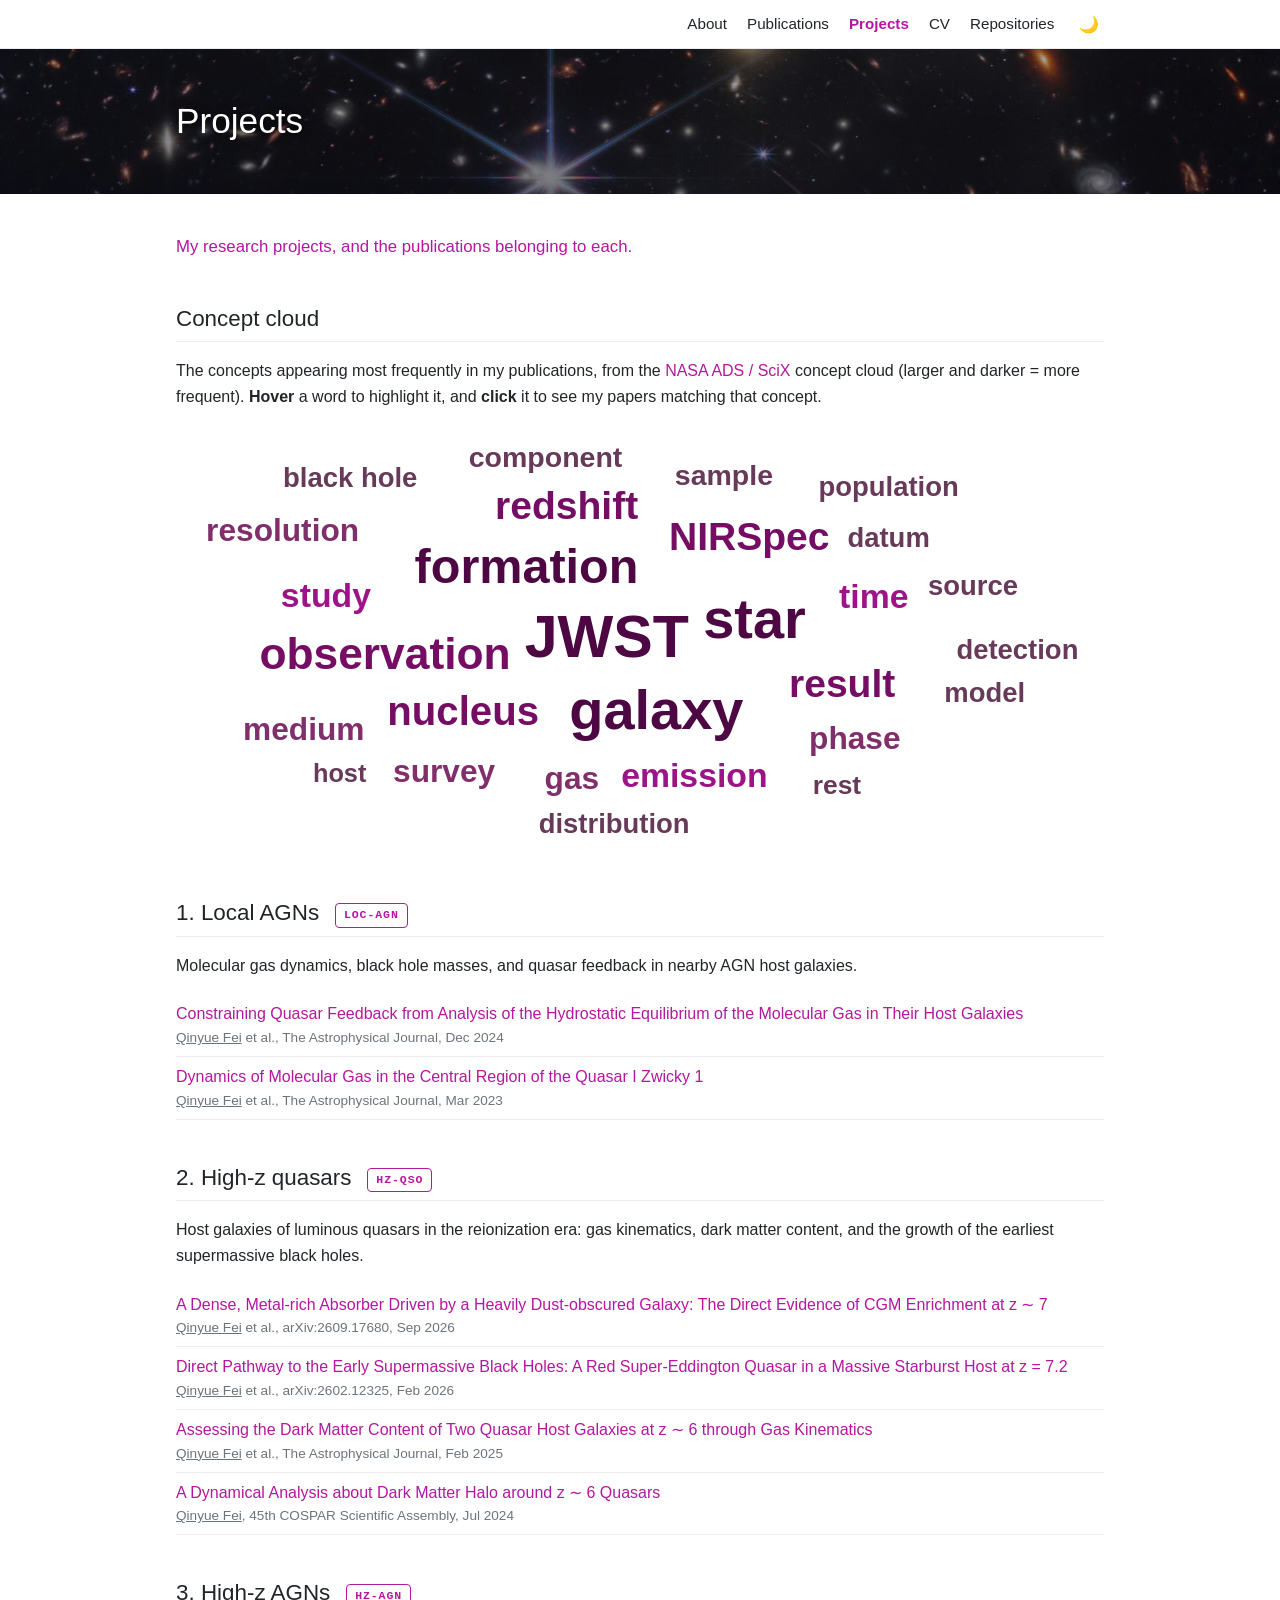
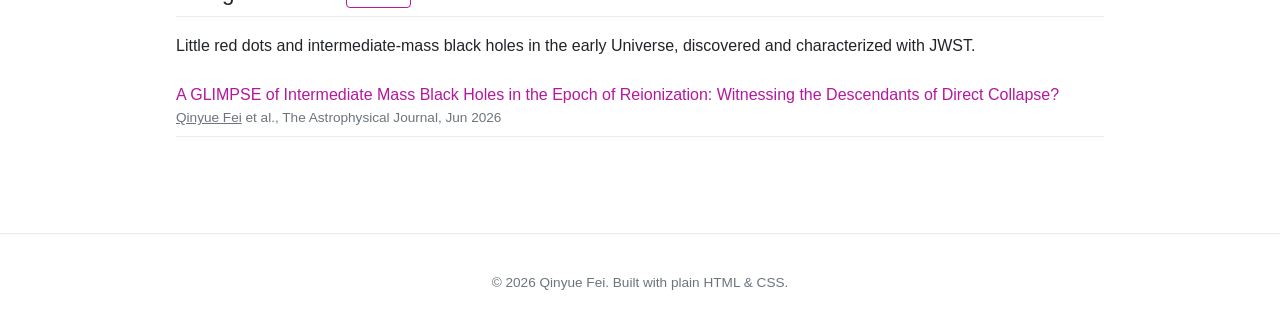
==== projects.html @ 183ab6ba "Initial website: about, publications, projects, CV Personal academic website (plain HTML/CSS) with p" ====
<!DOCTYPE html>
<html lang="en">
<head>
  <meta charset="UTF-8">
  <meta name="viewport" content="width=device-width, initial-scale=1.0">
  <title>Projects — Qinyue Fei</title>
  <!-- Remove this line (and robots.txt) to let search engines index the site -->
  <meta name="robots" content="noindex">
  <link rel="stylesheet" href="assets/css/style.css">
  <script src="assets/js/theme.js"></script>
</head>
<body>

  <header>
    <nav class="nav">
      <a href="index.html">About</a>
      <a href="publications.html">Publications</a>
      <a href="projects.html" class="active">Projects</a>
      <a href="cv.html">CV</a>
      <a href="https://github.com/AstroQy" target="_blank" rel="noopener">Repositories</a>
      <button id="theme-toggle" title="Toggle light/dark theme" aria-label="Toggle theme">🌙</button>
    </nav>
  </header>

  <div class="hero hero--slim">
    <div class="hero-inner">
      <h1>Projects</h1>
    </div>
  </div>

  <main>
    <p class="tagline">My research projects, and the publications belonging to each.</p>

    <h2>Concept cloud</h2>
    <p>The concepts appearing most frequently in my publications, from the
      <a href="https://scixplorer.org/search?q=author%3A%22Fei%2C+Q%22+year%3A2022-2026" target="_blank" rel="noopener">NASA ADS / SciX</a>
      concept cloud (larger and darker = more frequent). <strong>Hover</strong> a word to
      highlight it, and <strong>click</strong> it to see my papers matching that concept.</p>

    <!-- Word positions and relative sizes exported from the SciX concept cloud
         (Sep 2026); colors adapt to the site theme via CSS variables. Each word
         links to an ADS abstract search for that concept within my papers. -->
    <svg class="concept-cloud" viewBox="92 60 879 407" xmlns="http://www.w3.org/2000/svg" role="img"
         aria-label="Interactive word cloud of noun concepts from my publications, dominated by JWST, galaxy, star, and formation">
      <a href="https://scixplorer.org/search?q=author%3A%22Fei%2C%20Q%22%20year%3A2022-2026%20abs%3A%22JWST%22&sort=date+desc" target="_blank" rel="noopener"><title>See my papers mentioning “JWST”</title><text class="cw1" x="500" y="280" font-size="56">JWST</text></a>
      <a href="https://scixplorer.org/search?q=author%3A%22Fei%2C%20Q%22%20year%3A2022-2026%20abs%3A%22galaxy%22&sort=date+desc" target="_blank" rel="noopener"><title>See my papers mentioning “galaxy”</title><text class="cw1" x="547" y="348" font-size="53">galaxy</text></a>
      <a href="https://scixplorer.org/search?q=author%3A%22Fei%2C%20Q%22%20year%3A2022-2026%20abs%3A%22star%22&sort=date+desc" target="_blank" rel="noopener"><title>See my papers mentioning “star”</title><text class="cw1" x="640" y="262" font-size="53">star</text></a>
      <a href="https://scixplorer.org/search?q=author%3A%22Fei%2C%20Q%22%20year%3A2022-2026%20abs%3A%22formation%22&sort=date+desc" target="_blank" rel="noopener"><title>See my papers mentioning “formation”</title><text class="cw1" x="424" y="210" font-size="46">formation</text></a>
      <a href="https://scixplorer.org/search?q=author%3A%22Fei%2C%20Q%22%20year%3A2022-2026%20abs%3A%22observation%22&sort=date+desc" target="_blank" rel="noopener"><title>See my papers mentioning “observation”</title><text class="cw2" x="290" y="291" font-size="42">observation</text></a>
      <a href="https://scixplorer.org/search?q=author%3A%22Fei%2C%20Q%22%20year%3A2022-2026%20abs%3A%22nucleus%22&sort=date+desc" target="_blank" rel="noopener"><title>See my papers mentioning “nucleus”</title><text class="cw2" x="364" y="344" font-size="38">nucleus</text></a>
      <a href="https://scixplorer.org/search?q=author%3A%22Fei%2C%20Q%22%20year%3A2022-2026%20abs%3A%22NIRSpec%22&sort=date+desc" target="_blank" rel="noopener"><title>See my papers mentioning “NIRSpec”</title><text class="cw2" x="635" y="178" font-size="37">NIRSpec</text></a>
      <a href="https://scixplorer.org/search?q=author%3A%22Fei%2C%20Q%22%20year%3A2022-2026%20abs%3A%22redshift%22&sort=date+desc" target="_blank" rel="noopener"><title>See my papers mentioning “redshift”</title><text class="cw2" x="462" y="149" font-size="37">redshift</text></a>
      <a href="https://scixplorer.org/search?q=author%3A%22Fei%2C%20Q%22%20year%3A2022-2026%20abs%3A%22result%22&sort=date+desc" target="_blank" rel="noopener"><title>See my papers mentioning “result”</title><text class="cw2" x="723" y="318" font-size="37">result</text></a>
      <a href="https://scixplorer.org/search?q=author%3A%22Fei%2C%20Q%22%20year%3A2022-2026%20abs%3A%22time%22&sort=date+desc" target="_blank" rel="noopener"><title>See my papers mentioning “time”</title><text class="cw3" x="753" y="233" font-size="32">time</text></a>
      <a href="https://scixplorer.org/search?q=author%3A%22Fei%2C%20Q%22%20year%3A2022-2026%20abs%3A%22study%22&sort=date+desc" target="_blank" rel="noopener"><title>See my papers mentioning “study”</title><text class="cw3" x="234" y="232" font-size="32">study</text></a>
      <a href="https://scixplorer.org/search?q=author%3A%22Fei%2C%20Q%22%20year%3A2022-2026%20abs%3A%22emission%22&sort=date+desc" target="_blank" rel="noopener"><title>See my papers mentioning “emission”</title><text class="cw3" x="583" y="403" font-size="32">emission</text></a>
      <a href="https://scixplorer.org/search?q=author%3A%22Fei%2C%20Q%22%20year%3A2022-2026%20abs%3A%22gas%22&sort=date+desc" target="_blank" rel="noopener"><title>See my papers mentioning “gas”</title><text class="cw4" x="467" y="405" font-size="30">gas</text></a>
      <a href="https://scixplorer.org/search?q=author%3A%22Fei%2C%20Q%22%20year%3A2022-2026%20abs%3A%22phase%22&sort=date+desc" target="_blank" rel="noopener"><title>See my papers mentioning “phase”</title><text class="cw4" x="735" y="367" font-size="30">phase</text></a>
      <a href="https://scixplorer.org/search?q=author%3A%22Fei%2C%20Q%22%20year%3A2022-2026%20abs%3A%22survey%22&sort=date+desc" target="_blank" rel="noopener"><title>See my papers mentioning “survey”</title><text class="cw4" x="346" y="398" font-size="30">survey</text></a>
      <a href="https://scixplorer.org/search?q=author%3A%22Fei%2C%20Q%22%20year%3A2022-2026%20abs%3A%22medium%22&sort=date+desc" target="_blank" rel="noopener"><title>See my papers mentioning “medium”</title><text class="cw4" x="213" y="358" font-size="30">medium</text></a>
      <a href="https://scixplorer.org/search?q=author%3A%22Fei%2C%20Q%22%20year%3A2022-2026%20abs%3A%22resolution%22&sort=date+desc" target="_blank" rel="noopener"><title>See my papers mentioning “resolution”</title><text class="cw4" x="193" y="170" font-size="30">resolution</text></a>
      <a href="https://scixplorer.org/search?q=author%3A%22Fei%2C%20Q%22%20year%3A2022-2026%20abs%3A%22sample%22&sort=date+desc" target="_blank" rel="noopener"><title>See my papers mentioning “sample”</title><text class="cw5" x="611" y="117" font-size="27">sample</text></a>
      <a href="https://scixplorer.org/search?q=author%3A%22Fei%2C%20Q%22%20year%3A2022-2026%20abs%3A%22component%22&sort=date+desc" target="_blank" rel="noopener"><title>See my papers mentioning “component”</title><text class="cw5" x="442" y="100" font-size="27">component</text></a>
      <a href="https://scixplorer.org/search?q=author%3A%22Fei%2C%20Q%22%20year%3A2022-2026%20abs%3A%22distribution%22&sort=date+desc" target="_blank" rel="noopener"><title>See my papers mentioning “distribution”</title><text class="cw5" x="507" y="446" font-size="26">distribution</text></a>
      <a href="https://scixplorer.org/search?q=author%3A%22Fei%2C%20Q%22%20year%3A2022-2026%20abs%3A%22datum%22&sort=date+desc" target="_blank" rel="noopener"><title>See my papers mentioning “datum”</title><text class="cw5" x="767" y="176" font-size="26">datum</text></a>
      <a href="https://scixplorer.org/search?q=author%3A%22Fei%2C%20Q%22%20year%3A2022-2026%20abs%3A%22source%22&sort=date+desc" target="_blank" rel="noopener"><title>See my papers mentioning “source”</title><text class="cw5" x="847" y="221" font-size="26">source</text></a>
      <a href="https://scixplorer.org/search?q=author%3A%22Fei%2C%20Q%22%20year%3A2022-2026%20abs%3A%22detection%22&sort=date+desc" target="_blank" rel="noopener"><title>See my papers mentioning “detection”</title><text class="cw5" x="889" y="282" font-size="26">detection</text></a>
      <a href="https://scixplorer.org/search?q=author%3A%22Fei%2C%20Q%22%20year%3A2022-2026%20abs%3A%22black%20hole%22&sort=date+desc" target="_blank" rel="noopener"><title>See my papers mentioning “black hole”</title><text class="cw5" x="257" y="119" font-size="26">black hole</text></a>
      <a href="https://scixplorer.org/search?q=author%3A%22Fei%2C%20Q%22%20year%3A2022-2026%20abs%3A%22population%22&sort=date+desc" target="_blank" rel="noopener"><title>See my papers mentioning “population”</title><text class="cw5" x="767" y="127" font-size="26">population</text></a>
      <a href="https://scixplorer.org/search?q=author%3A%22Fei%2C%20Q%22%20year%3A2022-2026%20abs%3A%22model%22&sort=date+desc" target="_blank" rel="noopener"><title>See my papers mentioning “model”</title><text class="cw5" x="858" y="322" font-size="26">model</text></a>
      <a href="https://scixplorer.org/search?q=author%3A%22Fei%2C%20Q%22%20year%3A2022-2026%20abs%3A%22rest%22&sort=date+desc" target="_blank" rel="noopener"><title>See my papers mentioning “rest”</title><text class="cw5" x="718" y="410" font-size="25">rest</text></a>
      <a href="https://scixplorer.org/search?q=author%3A%22Fei%2C%20Q%22%20year%3A2022-2026%20abs%3A%22host%22&sort=date+desc" target="_blank" rel="noopener"><title>See my papers mentioning “host”</title><text class="cw5" x="247" y="398" font-size="24">host</text></a>
    </svg>

    <!-- ================= Project group 1 ================= -->
    <h2>1. Local AGNs <span class="ticker">LOC-AGN</span></h2>
    <p>Molecular gas dynamics, black hole masses, and quasar feedback in nearby
      AGN host galaxies. <!-- TODO: refine this description --></p>

    <ol class="pub-list" reversed>
      <li><a href="https://scixplorer.org/abs/2024ApJ...976..201F/abstract" target="_blank" rel="noopener">Constraining Quasar Feedback from Analysis of the Hydrostatic Equilibrium of the Molecular Gas in Their Host Galaxies</a>
        <div class="meta"><span class="me">Qinyue Fei</span> et al., The Astrophysical Journal, Dec 2024</div></li>
      <li><a href="https://scixplorer.org/abs/2023ApJ...946...45F/abstract" target="_blank" rel="noopener">Dynamics of Molecular Gas in the Central Region of the Quasar I Zwicky 1</a>
        <div class="meta"><span class="me">Qinyue Fei</span> et al., The Astrophysical Journal, Mar 2023</div></li>
    </ol>

    <!-- ================= Project group 2 ================= -->
    <h2>2. High-z quasars <span class="ticker">HZ-QSO</span></h2>
    <p>Host galaxies of luminous quasars in the reionization era: gas kinematics,
      dark matter content, and the growth of the earliest supermassive black holes.
      <!-- TODO: refine this description --></p>

    <ol class="pub-list" reversed>
      <li><a href="https://scixplorer.org/abs/2026arXiv260917680F/abstract" target="_blank" rel="noopener">A Dense, Metal-rich Absorber Driven by a Heavily Dust-obscured Galaxy: The Direct Evidence of CGM Enrichment at z ∼ 7</a>
        <div class="meta"><span class="me">Qinyue Fei</span> et al., arXiv:2609.17680, Sep 2026</div></li>
      <li><a href="https://scixplorer.org/abs/2026arXiv260212325F/abstract" target="_blank" rel="noopener">Direct Pathway to the Early Supermassive Black Holes: A Red Super-Eddington Quasar in a Massive Starburst Host at z = 7.2</a>
        <div class="meta"><span class="me">Qinyue Fei</span> et al., arXiv:2602.12325, Feb 2026</div></li>
      <li><a href="https://scixplorer.org/abs/2025ApJ...980...84F/abstract" target="_blank" rel="noopener">Assessing the Dark Matter Content of Two Quasar Host Galaxies at z ∼ 6 through Gas Kinematics</a>
        <div class="meta"><span class="me">Qinyue Fei</span> et al., The Astrophysical Journal, Feb 2025</div></li>
      <li><a href="https://scixplorer.org/abs/2024cosp...45.1442F/abstract" target="_blank" rel="noopener">A Dynamical Analysis about Dark Matter Halo around z ∼ 6 Quasars</a>
        <div class="meta"><span class="me">Qinyue Fei</span>, 45th COSPAR Scientific Assembly, Jul 2024</div></li>
    </ol>

    <!-- ================= Project group 3 ================= -->
    <h2>3. High-z AGNs <span class="ticker">HZ-AGN</span></h2>
    <p>Little red dots and intermediate-mass black holes in the early Universe,
      discovered and characterized with JWST. <!-- TODO: refine this description --></p>

    <ol class="pub-list" reversed>
      <li><a href="https://scixplorer.org/abs/2026ApJ..1003..244F/abstract" target="_blank" rel="noopener">A GLIMPSE of Intermediate Mass Black Holes in the Epoch of Reionization: Witnessing the Descendants of Direct Collapse?</a>
        <div class="meta"><span class="me">Qinyue Fei</span> et al., The Astrophysical Journal, Jun 2026</div></li>
    </ol>
  </main>

  <footer>
    <div class="footer-inner">
      <p>© 2026 Qinyue Fei. Built with plain HTML &amp; CSS.</p>
    </div>
  </footer>

</body>
</html>
---- assets/css/style.css ----
/* ==========================================================================
   Personal academic website — style shared by all pages
   Accent color, fonts, and spacing are controlled by the variables below.
   ========================================================================== */

:root {
  --accent: #b5179e;          /* link / highlight color (the pink-purple) */
  --accent-dark: #8d1279;
  --text: #212529;
  --text-muted: #6c757d;
  --bg: #ffffff;
  --bg-alt: #f8f9fa;
  --border: #e9ecef;
  --mono: "SF Mono", "Menlo", "Consolas", "Liberation Mono", monospace;
  --sans: -apple-system, BlinkMacSystemFont, "Segoe UI", Roboto,
          "Helvetica Neue", Arial, sans-serif;
}

/* Dark theme (toggled by the moon button, remembered per browser) */
:root[data-theme="dark"] {
  --accent: #e05fc9;
  --accent-dark: #f08ade;
  --text: #d6d6d6;
  --text-muted: #9a9a9a;
  --bg: #1c1c1d;
  --bg-alt: #242426;
  --border: #38383a;
}

* { box-sizing: border-box; }

html { scroll-behavior: smooth; }

body {
  margin: 0;
  font-family: var(--sans);
  font-size: 1rem;
  line-height: 1.6;
  color: var(--text);
  background: var(--bg);
}

a { color: var(--accent); text-decoration: none; }
a:hover { color: var(--accent-dark); text-decoration: underline; }

/* --------------------------------------------------------------------------
   Header / navigation
   -------------------------------------------------------------------------- */
header {
  border-bottom: 1px solid var(--border);
  background: var(--bg);
  position: sticky;
  top: 0;
  z-index: 10;
}

.nav {
  max-width: 960px;
  margin: 0 auto;
  padding: 0.75rem 1rem;
  display: flex;
  align-items: center;
  justify-content: flex-end;
  gap: 1.25rem;
  flex-wrap: wrap;
}

.nav a {
  color: var(--text);
  font-size: 0.95rem;
}

.nav a.active { color: var(--accent); font-weight: 600; }
.nav a:hover { color: var(--accent); text-decoration: none; }

#theme-toggle {
  background: none;
  border: none;
  cursor: pointer;
  font-size: 1rem;
  color: var(--text);
  padding: 0.1rem 0.3rem;
}

/* --------------------------------------------------------------------------
   Hero banner (JWST image behind the page title)
   -------------------------------------------------------------------------- */
.hero {
  background:
    linear-gradient(rgba(6, 6, 16, 0.35), rgba(6, 6, 16, 0.55)),
    #0b0b12 url("../img/hero.jpg") center 32% / cover no-repeat;
}

.hero-inner {
  max-width: 960px;
  margin: 0 auto;
  padding: 4.5rem 1rem;
}

.hero--slim .hero-inner { padding: 2.75rem 1rem; }

.hero h1 {
  color: #fff;
  margin: 0;
  text-shadow: 0 1px 10px rgba(0, 0, 0, 0.85);
}

.hero h1 .last-name { color: #ff9ee8; }

.hero .tagline {
  color: #f3cdea;
  margin: 0.35rem 0 0;
  text-shadow: 0 1px 8px rgba(0, 0, 0, 0.85);
}

/* --------------------------------------------------------------------------
   Page layout
   -------------------------------------------------------------------------- */
main {
  max-width: 960px;
  margin: 0 auto;
  padding: 2.5rem 1rem 3rem;
}

h1 {
  font-size: 2.2rem;
  font-weight: 500;
  margin: 0 0 0.25rem;
}

h1 .last-name { color: var(--accent); }

.tagline {
  color: var(--accent);
  margin: 0 0 1.5rem;
  font-size: 1.05rem;
}

h2 {
  font-size: 1.4rem;
  font-weight: 500;
  margin: 2.5rem 0 1rem;
  padding-bottom: 0.3rem;
  border-bottom: 1px solid var(--border);
}

/* About page: text on the left, photo + address on the right */
.about-grid {
  display: grid;
  grid-template-columns: minmax(0, 1fr) 260px;
  gap: 2.5rem;
  align-items: start;
}

.profile-card { text-align: left; }

.profile-card img,
.profile-card .avatar-placeholder {
  width: 100%;
  border-radius: 8px;
  display: block;
}

.profile-card .address {
  font-family: var(--mono);
  font-size: 0.85rem;
  margin-top: 1rem;
  white-space: pre-line;
  color: var(--text);
}

.profile-card .contact-email {
  font-family: var(--mono);
  font-size: 0.85rem;
  margin-top: 0.5rem;
}

@media (max-width: 720px) {
  .about-grid { grid-template-columns: 1fr; }
  .profile-card { order: -1; max-width: 280px; }
}

/* --------------------------------------------------------------------------
   Publication statistics tiles
   -------------------------------------------------------------------------- */
.stats-grid {
  display: grid;
  grid-template-columns: repeat(auto-fit, minmax(130px, 1fr));
  gap: 1rem;
  margin: 1.5rem 0 0.25rem;
}

.stat-tile {
  border: 1px solid var(--border);
  border-radius: 8px;
  background: var(--bg-alt);
  padding: 0.6rem 0.5rem;
  text-align: center;
}

.stat-tile .num {
  font-size: 1.25rem;
  font-weight: 600;
  line-height: 1.2;
}

.stat-tile .label {
  font-size: 0.8rem;
  color: var(--text-muted);
  margin-top: 0.15rem;
}

.stats-note {
  font-size: 0.8rem;
  color: var(--text-muted);
  margin: 0.5rem 0 0;
}

/* --------------------------------------------------------------------------
   Concept cloud (word sizes/positions from the NASA ADS/SciX concept cloud;
   fill = word frequency, one accent hue, darker/brighter = more frequent)
   -------------------------------------------------------------------------- */
:root {
  --cw1: #4d0743;
  --cw2: #750d65;
  --cw3: #9c1487;
  --cw4: #802f6a;
  --cw5: #663a58;
}

:root[data-theme="dark"] {
  --cw1: #ffc4ef;
  --cw2: #f797e0;
  --cw3: #ea6fd0;
  --cw4: #d385ba;
  --cw5: #c098ae;
}

.concept-cloud {
  width: 100%;
  height: auto;
  display: block;
  margin-top: 1rem;
}

.concept-cloud text {
  font-family: var(--sans);
  font-weight: 600;
  text-anchor: middle;
}

.concept-cloud .cw1 { fill: var(--cw1); }
.concept-cloud .cw2 { fill: var(--cw2); }
.concept-cloud .cw3 { fill: var(--cw3); }
.concept-cloud .cw4 { fill: var(--cw4); }
.concept-cloud .cw5 { fill: var(--cw5); }

/* Interactive cloud: hovering (or keyboard-focusing) a word highlights it;
   clicking opens an ADS/SciX search for that concept within my papers. */
.concept-cloud a {
  text-decoration: none;
  outline: none;
}

.concept-cloud a text {
  cursor: pointer;
  transform-box: fill-box;
  transform-origin: center;
  transition: transform 0.15s ease, fill 0.15s ease;
}

.concept-cloud a:hover text,
.concept-cloud a:focus text {
  fill: var(--accent);
  transform: scale(1.15);
}

/* --------------------------------------------------------------------------
   Publications
   -------------------------------------------------------------------------- */
.year-label {
  font-size: 1.6rem;
  color: var(--text-muted);
  font-weight: 300;
  margin: 2rem 0 0.5rem;
}

.pub {
  display: grid;
  grid-template-columns: 90px minmax(0, 1fr);
  gap: 1.25rem;
  padding: 1rem 0;
  border-bottom: 1px solid var(--border);
}

.pub .abbr {
  align-self: start;
  justify-self: start;
  background: var(--accent);
  color: #fff;
  font-size: 0.75rem;
  font-weight: 600;
  padding: 0.25rem 0.5rem;
  border-radius: 4px;
  text-align: center;
}

.pub .title { font-weight: 600; margin: 0 0 0.15rem; }
.pub .authors { margin: 0 0 0.15rem; font-size: 0.95rem; }
.pub .authors .me { text-decoration: underline; }
.pub .venue { margin: 0 0 0.5rem; color: var(--text-muted); font-style: italic; font-size: 0.9rem; }

.pub .links a,
.btn {
  display: inline-block;
  font-size: 0.75rem;
  font-weight: 600;
  letter-spacing: 0.03em;
  text-transform: uppercase;
  border: 1px solid var(--accent);
  color: var(--accent);
  border-radius: 4px;
  padding: 0.15rem 0.5rem;
  margin: 0 0.35rem 0.35rem 0;
}

.pub .links a:hover,
.btn:hover {
  background: var(--accent);
  color: #fff;
  text-decoration: none;
}

/* Small citation-count badge shown next to a paper's links */
.cite-badge {
  display: inline-flex;
  align-items: center;
  gap: 0.3rem;
  font-size: 0.75rem;
  font-weight: 600;
  letter-spacing: 0.03em;
  color: var(--text-muted);
  border: 1px solid var(--border);
  background: var(--bg-alt);
  border-radius: 4px;
  padding: 0.15rem 0.5rem;
  margin: 0 0.35rem 0.35rem 0;
  vertical-align: middle;
}

.cite-badge svg {
  width: 0.85em;
  height: 0.85em;
  fill: currentColor;
}

/* Ticker-style tag shown beside a project group's heading */
.ticker {
  display: inline-block;
  vertical-align: 0.15em;
  font-family: var(--mono);
  font-size: 0.72rem;
  font-weight: 700;
  letter-spacing: 0.08em;
  color: var(--accent);
  border: 1px solid var(--accent);
  border-radius: 4px;
  padding: 0.12rem 0.5rem;
  margin-left: 0.6rem;
}

@media (max-width: 600px) {
  .pub { grid-template-columns: 1fr; gap: 0.4rem; }
}

/* Compact list used for co-authored publications */
.pub-list {
  list-style: none;
  padding: 0;
  margin: 1rem 0 0;
}

.pub-list li {
  padding: 0.45rem 0;
  border-bottom: 1px solid var(--border);
}

.pub-list .meta {
  color: var(--text-muted);
  font-size: 0.85rem;
}

.pub-list .me { text-decoration: underline; }

/* --------------------------------------------------------------------------
   Projects
   -------------------------------------------------------------------------- */
.project-grid {
  display: grid;
  grid-template-columns: repeat(auto-fill, minmax(260px, 1fr));
  gap: 1.25rem;
  margin-top: 1.5rem;
}

.project-card {
  border: 1px solid var(--border);
  border-radius: 8px;
  padding: 1.25rem;
  background: var(--bg-alt);
  transition: transform 0.15s ease, box-shadow 0.15s ease;
}

.project-card:hover {
  transform: translateY(-3px);
  box-shadow: 0 4px 14px rgba(0, 0, 0, 0.08);
}

.project-card h3 { margin: 0 0 0.5rem; font-size: 1.1rem; }
.project-card p { margin: 0 0 0.75rem; font-size: 0.92rem; color: var(--text-muted); }

/* --------------------------------------------------------------------------
   CV page
   -------------------------------------------------------------------------- */
.cv-entry {
  display: grid;
  grid-template-columns: 140px minmax(0, 1fr);
  gap: 1.25rem;
  padding: 0.6rem 0;
}

.cv-entry .dates {
  color: var(--text-muted);
  font-size: 0.9rem;
  font-family: var(--mono);
}

.cv-entry .what { margin: 0; }
.cv-entry .where { color: var(--text-muted); font-size: 0.92rem; }

@media (max-width: 600px) {
  .cv-entry { grid-template-columns: 1fr; gap: 0.15rem; }
}

/* --------------------------------------------------------------------------
   Embedded CV PDF viewer
   -------------------------------------------------------------------------- */
.cv-embed {
  width: 100%;
  height: 85vh;
  border: 1px solid var(--border);
  border-radius: 8px;
  margin-top: 0.5rem;
}

/* --------------------------------------------------------------------------
   Footer
   -------------------------------------------------------------------------- */
footer {
  border-top: 1px solid var(--border);
  margin-top: 3rem;
}

.footer-inner {
  max-width: 960px;
  margin: 0 auto;
  padding: 1.5rem 1rem;
  color: var(--text-muted);
  font-size: 0.85rem;
  text-align: center;
}

.footer-inner .quote {
  font-style: italic;
  margin-bottom: 0.5rem;
}

.social {
  margin: 1.5rem 0 0;
  font-size: 1.4rem;
  display: flex;
  gap: 1rem;
}

.social a { color: var(--text); }
.social a:hover { color: var(--accent); text-decoration: none; }
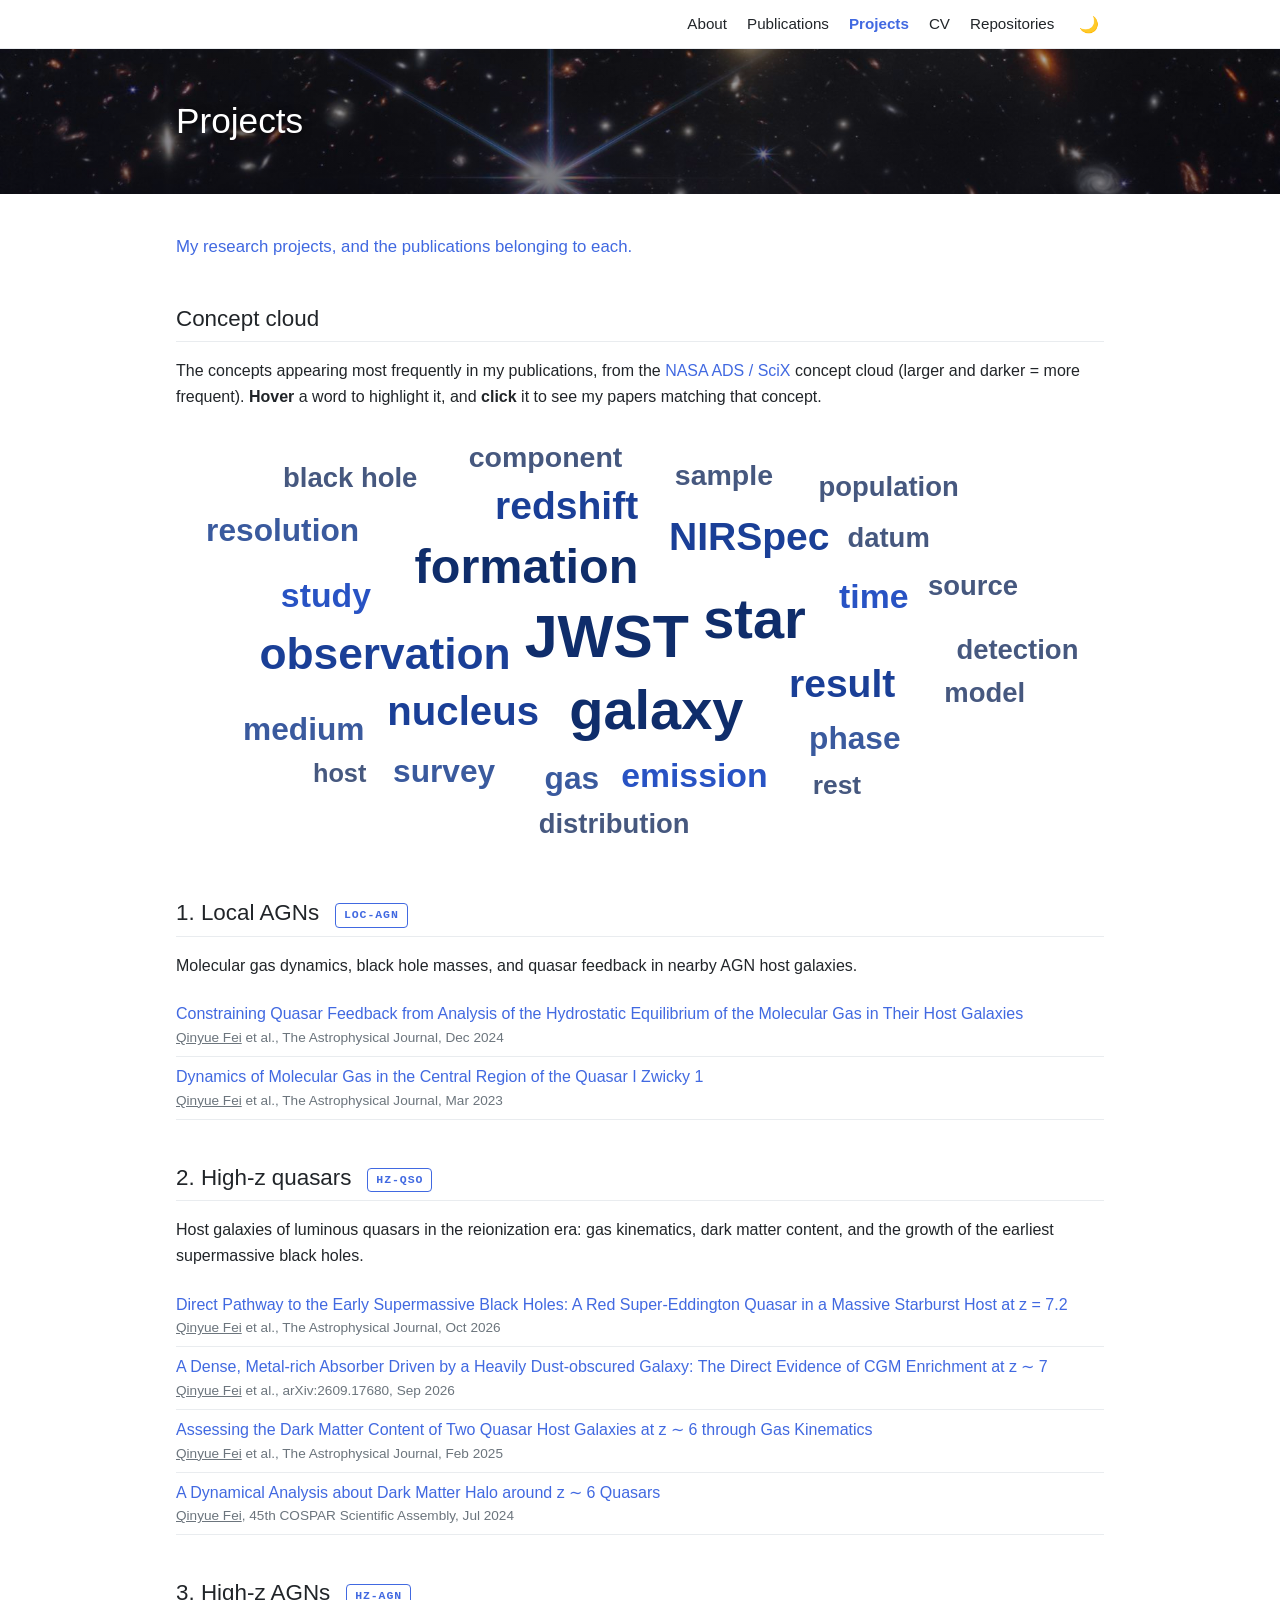
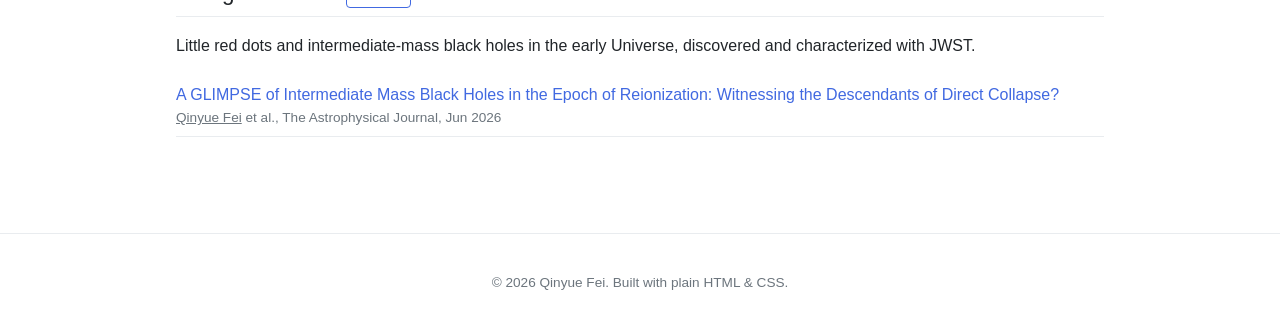
==== commit 807a0431: "Refresh publications and CV from NASA ADS (Nov 2026) - First-author "Direct Pathway" paper now publi" ====
--- a/projects.html
+++ b/projects.html
@@ -91,10 +91,10 @@
       <!-- TODO: refine this description --></p>
 
     <ol class="pub-list" reversed>
+      <li><a href="https://scixplorer.org/abs/2026ApJ..1010...86F/abstract" target="_blank" rel="noopener">Direct Pathway to the Early Supermassive Black Holes: A Red Super-Eddington Quasar in a Massive Starburst Host at z = 7.2</a>
+        <div class="meta"><span class="me">Qinyue Fei</span> et al., The Astrophysical Journal, Oct 2026</div></li>
       <li><a href="https://scixplorer.org/abs/2026arXiv260917680F/abstract" target="_blank" rel="noopener">A Dense, Metal-rich Absorber Driven by a Heavily Dust-obscured Galaxy: The Direct Evidence of CGM Enrichment at z ∼ 7</a>
         <div class="meta"><span class="me">Qinyue Fei</span> et al., arXiv:2609.17680, Sep 2026</div></li>
-      <li><a href="https://scixplorer.org/abs/2026arXiv260212325F/abstract" target="_blank" rel="noopener">Direct Pathway to the Early Supermassive Black Holes: A Red Super-Eddington Quasar in a Massive Starburst Host at z = 7.2</a>
-        <div class="meta"><span class="me">Qinyue Fei</span> et al., arXiv:2602.12325, Feb 2026</div></li>
       <li><a href="https://scixplorer.org/abs/2025ApJ...980...84F/abstract" target="_blank" rel="noopener">Assessing the Dark Matter Content of Two Quasar Host Galaxies at z ∼ 6 through Gas Kinematics</a>
         <div class="meta"><span class="me">Qinyue Fei</span> et al., The Astrophysical Journal, Feb 2025</div></li>
       <li><a href="https://scixplorer.org/abs/2024cosp...45.1442F/abstract" target="_blank" rel="noopener">A Dynamical Analysis about Dark Matter Halo around z ∼ 6 Quasars</a>
--- a/assets/css/style.css
+++ b/assets/css/style.css
@@ -4,8 +4,8 @@
    ========================================================================== */
 
 :root {
-  --accent: #b5179e;          /* link / highlight color (the pink-purple) */
-  --accent-dark: #8d1279;
+  --accent: #4169e1;          /* link / highlight color (royal blue) */
+  --accent-dark: #27408b;
   --text: #212529;
   --text-muted: #6c757d;
   --bg: #ffffff;
@@ -18,8 +18,8 @@
 
 /* Dark theme (toggled by the moon button, remembered per browser) */
 :root[data-theme="dark"] {
-  --accent: #e05fc9;
-  --accent-dark: #f08ade;
+  --accent: #7b9dff;
+  --accent-dark: #a3bcff;
   --text: #d6d6d6;
   --text-muted: #9a9a9a;
   --bg: #1c1c1d;
@@ -105,10 +105,10 @@
   text-shadow: 0 1px 10px rgba(0, 0, 0, 0.85);
 }
 
-.hero h1 .last-name { color: #ff9ee8; }
+.hero h1 .last-name { color: #a3bcff; }
 
 .hero .tagline {
-  color: #f3cdea;
+  color: #ccd9f9;
   margin: 0.35rem 0 0;
   text-shadow: 0 1px 8px rgba(0, 0, 0, 0.85);
 }
@@ -221,19 +221,19 @@
    fill = word frequency, one accent hue, darker/brighter = more frequent)
    -------------------------------------------------------------------------- */
 :root {
-  --cw1: #4d0743;
-  --cw2: #750d65;
-  --cw3: #9c1487;
-  --cw4: #802f6a;
-  --cw5: #663a58;
+  --cw1: #0f2d6b;
+  --cw2: #1a3f97;
+  --cw3: #2853c4;
+  --cw4: #3a5a9e;
+  --cw5: #46587f;
 }
 
 :root[data-theme="dark"] {
-  --cw1: #ffc4ef;
-  --cw2: #f797e0;
-  --cw3: #ea6fd0;
-  --cw4: #d385ba;
-  --cw5: #c098ae;
+  --cw1: #c9d8ff;
+  --cw2: #a5bdff;
+  --cw3: #7fa0f7;
+  --cw4: #7d95d6;
+  --cw5: #8b99bd;
 }
 
 .concept-cloud {
